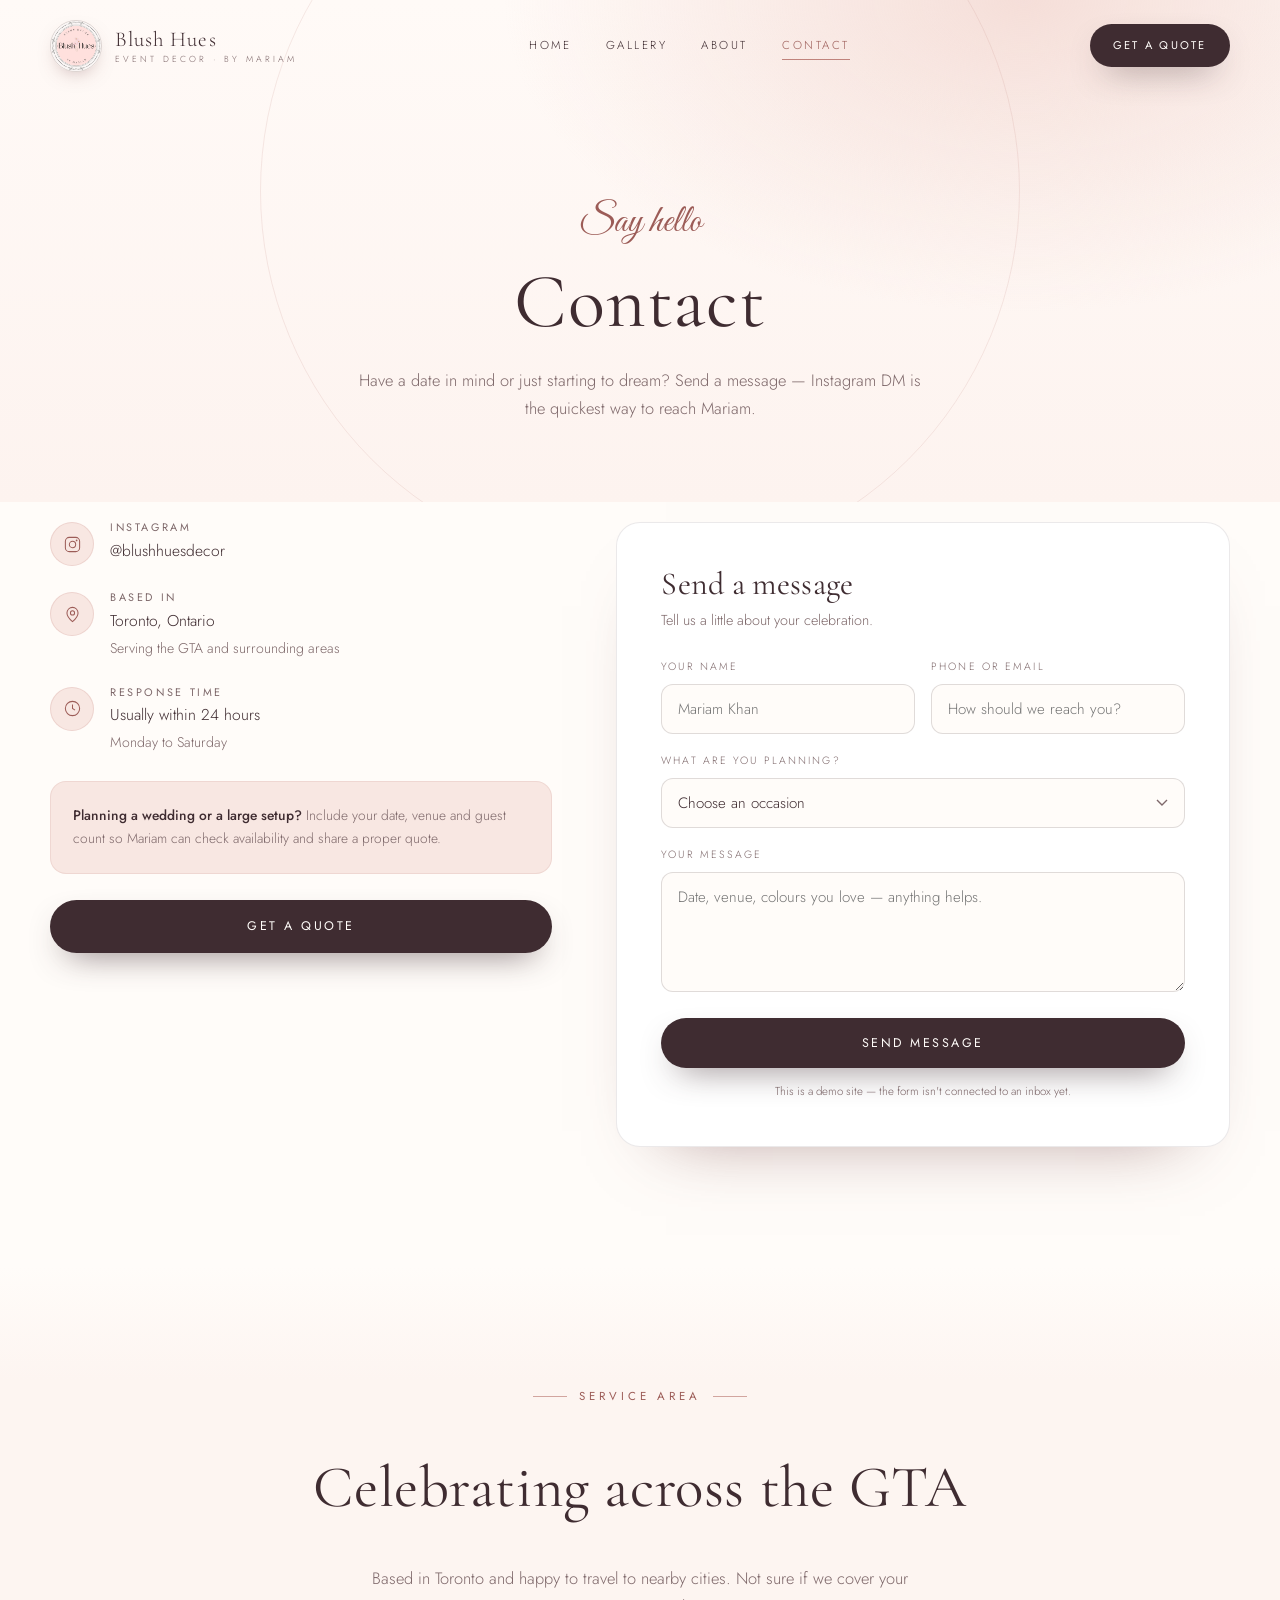
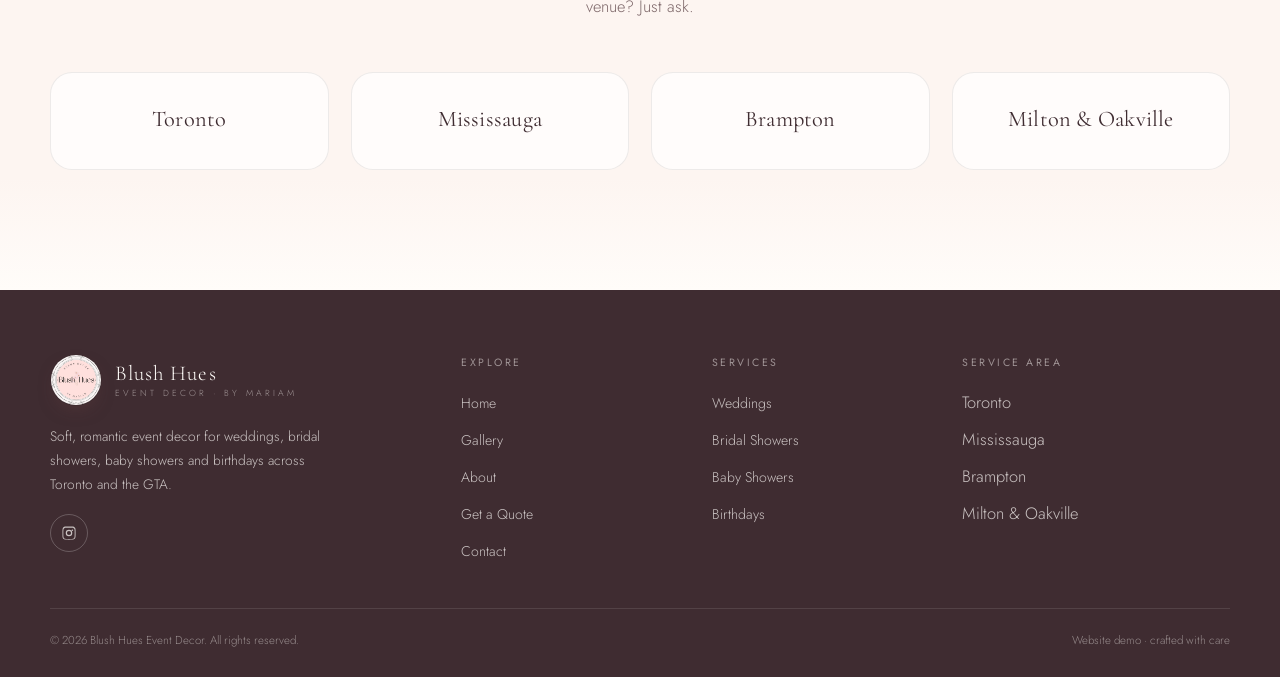
==== contact.html @ 0c438bd3 "Blush Hues — elegant event decor demo site (3D petals, gallery, quote)" ====
<!DOCTYPE html>
<html lang="en">
<head>
<meta charset="UTF-8">
<meta name="viewport" content="width=device-width, initial-scale=1">
<title>Contact — Blush Hues Event Decor</title>
<meta name="description" content="Get in touch with Blush Hues event decor in Toronto. Serving Toronto, Mississauga, Brampton, Milton and Oakville.">
<meta name="theme-color" content="#FDF5F1">
<link rel="icon" href="assets/img/logo-180.jpg">
<link rel="preconnect" href="https://fonts.googleapis.com">
<link rel="preconnect" href="https://fonts.gstatic.com" crossorigin>
<link href="https://fonts.googleapis.com/css2?family=Cormorant+Garamond:ital,wght@0,300;0,400;0,500;0,600;1,300;1,400&family=Great+Vibes&family=Jost:wght@300;400;500&display=swap" rel="stylesheet">
<link rel="stylesheet" href="assets/css/style.css">
</head>
<body>

<header class="nav" id="nav">
  <div class="wrap nav__inner">
    <a class="brand" href="index.html">
      <img class="brand__logo" src="assets/img/logo.jpg" alt="Blush Hues event decor logo">
      <span class="brand__text"><span class="brand__name">Blush Hues</span><span class="brand__sub">Event Decor · By Mariam</span></span>
    </a>
    <nav class="nav__links">
      <a href="index.html">Home</a>
      <a href="gallery.html">Gallery</a>
      <a href="index.html#about">About</a>
      <a href="contact.html" class="active">Contact</a>
    </nav>
    <a href="quote.html" class="btn btn--primary btn--sm nav__cta">Get a Quote</a>
    <button class="burger" id="burger" aria-label="Open menu" aria-expanded="false"><span></span><span></span></button>
  </div>
</header>

<div class="mobile-menu" id="mobileMenu">
  <img class="mobile-menu__logo" src="assets/img/logo.jpg" alt="">
  <a href="index.html">Home</a>
  <a href="gallery.html">Gallery</a>
  <a href="index.html#about">About</a>
  <a href="contact.html">Contact</a>
  <a href="quote.html" class="btn btn--primary">Get a Quote</a>
</div>

<main>
  <section class="page-hero">
    <div class="wrap reveal">
      <span class="script">Say hello</span>
      <h1>Contact</h1>
      <p class="lede">Have a date in mind or just starting to dream? Send a message — Instagram DM is the quickest way to reach Mariam.</p>
    </div>
  </section>

  <section class="section" style="padding-top:20px">
    <div class="wrap contact-grid">
      <div class="contact-info reveal">
        <div class="info-row">
          <div class="info-row__icon">
            <svg viewBox="0 0 24 24"><rect x="3" y="3" width="18" height="18" rx="5"/><circle cx="12" cy="12" r="4"/><circle cx="17.2" cy="6.8" r="1.1" fill="currentColor" stroke="none"/></svg>
          </div>
          <div>
            <h4>Instagram</h4>
            <p><a href="https://www.instagram.com/blushhuesdecor" target="_blank" rel="noopener">@blushhuesdecor</a></p>
          </div>
        </div>
        <div class="info-row">
          <div class="info-row__icon">
            <svg viewBox="0 0 24 24"><path d="M12 21s-7-6.1-7-11a7 7 0 1 1 14 0c0 4.9-7 11-7 11Z"/><circle cx="12" cy="10" r="2.6"/></svg>
          </div>
          <div>
            <h4>Based in</h4>
            <p>Toronto, Ontario</p>
            <p style="color:var(--muted);font-size:.88rem;margin-top:2px">Serving the GTA and surrounding areas</p>
          </div>
        </div>
        <div class="info-row">
          <div class="info-row__icon">
            <svg viewBox="0 0 24 24"><circle cx="12" cy="12" r="9"/><path d="M12 7v5l3.2 2"/></svg>
          </div>
          <div>
            <h4>Response time</h4>
            <p>Usually within 24 hours</p>
            <p style="color:var(--muted);font-size:.88rem;margin-top:2px">Monday to Saturday</p>
          </div>
        </div>
        <div class="info-note">
          <b>Planning a wedding or a large setup?</b> Include your date, venue and guest count so Mariam can check availability and share a proper quote.
        </div>
        <a href="quote.html" class="btn btn--primary">Get a Quote</a>
      </div>

      <div class="form-card reveal d1">
        <div class="form-head">
          <h2>Send a message</h2>
          <p>Tell us a little about your celebration.</p>
        </div>
        <form data-demo novalidate>
          <div class="field-row">
            <div class="field">
              <label for="cname">Your name</label>
              <input id="cname" name="name" type="text" required placeholder="Mariam Khan">
            </div>
            <div class="field">
              <label for="cphone">Phone or email</label>
              <input id="cphone" name="contact" type="text" required placeholder="How should we reach you?">
            </div>
          </div>
          <div class="field">
            <label for="ctype">What are you planning?</label>
            <select id="ctype" name="type" required>
              <option value="" selected disabled>Choose an occasion</option>
              <option>Wedding</option>
              <option>Bridal shower</option>
              <option>Baby shower</option>
              <option>Birthday</option>
              <option>Other celebration</option>
            </select>
          </div>
          <div class="field">
            <label for="cmsg">Your message</label>
            <textarea id="cmsg" name="message" required placeholder="Date, venue, colours you love — anything helps."></textarea>
          </div>
          <button type="submit" class="btn btn--primary btn--full">Send Message</button>
          <p class="form-fine">This is a demo site — the form isn't connected to an inbox yet.</p>
        </form>
        <div class="form-success">
          <div class="tick">✦</div>
          <h3>Thank you</h3>
          <p>This demo form doesn't send messages yet.<br>For a real enquiry, please DM <a href="https://www.instagram.com/blushhuesdecor" target="_blank" rel="noopener" style="color:var(--rose-deep)">@blushhuesdecor</a> on Instagram.</p>
        </div>
      </div>
    </div>
  </section>

  <section class="section section--tint">
    <div class="wrap">
      <div class="section-head section-head--center">
        <span class="eyebrow eyebrow--center">Service Area</span>
        <h2>Celebrating across the GTA</h2>
        <p class="lede">Based in Toronto and happy to travel to nearby cities. Not sure if we cover your venue? Just ask.</p>
      </div>
      <div class="cards" style="grid-template-columns:repeat(4,1fr)">
        <div class="card reveal" style="text-align:center">
          <h3 style="font-size:1.4rem">Toronto</h3>
        </div>
        <div class="card reveal d1" style="text-align:center">
          <h3 style="font-size:1.4rem">Mississauga</h3>
        </div>
        <div class="card reveal d2" style="text-align:center">
          <h3 style="font-size:1.4rem">Brampton</h3>
        </div>
        <div class="card reveal d3" style="text-align:center">
          <h3 style="font-size:1.4rem">Milton &amp; Oakville</h3>
        </div>
      </div>
    </div>
  </section>
</main>

<footer class="footer">
  <div class="wrap">
    <div class="footer__top">
      <div>
        <a class="brand" href="index.html">
          <img class="brand__logo" src="assets/img/logo.jpg" alt="Blush Hues logo">
          <span class="brand__text"><span class="brand__name">Blush Hues</span><span class="brand__sub">Event Decor · By Mariam</span></span>
        </a>
        <p style="margin-top:18px">Soft, romantic event decor for weddings, bridal showers, baby showers and birthdays across Toronto and the GTA.</p>
        <div class="socials">
          <a href="https://www.instagram.com/blushhuesdecor" target="_blank" rel="noopener" aria-label="Instagram">
            <svg viewBox="0 0 24 24"><path d="M12 2.2c3.2 0 3.6 0 4.9.1 1.2.1 1.8.2 2.2.4.6.2 1 .5 1.4.9.4.4.7.8.9 1.4.2.4.3 1 .4 2.2.1 1.3.1 1.7.1 4.9s0 3.6-.1 4.9c-.1 1.2-.2 1.8-.4 2.2-.2.6-.5 1-.9 1.4-.4.4-.8.7-1.4.9-.4.2-1 .3-2.2.4-1.3.1-1.7.1-4.9.1s-3.6 0-4.9-.1c-1.2-.1-1.8-.2-2.2-.4-.6-.2-1-.5-1.4-.9-.4-.4-.7-.8-.9-1.4-.2-.4-.3-1-.4-2.2C2.2 15.6 2.2 15.2 2.2 12s0-3.6.1-4.9c.1-1.2.2-1.8.4-2.2.2-.6.5-1 .9-1.4.4-.4.8-.7 1.4-.9.4-.2 1-.3 2.2-.4C8.4 2.2 8.8 2.2 12 2.2Zm0 1.8c-3.1 0-3.5 0-4.7.1-.9 0-1.4.2-1.7.3-.4.2-.7.4-1 .7-.3.3-.5.6-.7 1-.1.3-.3.8-.3 1.7-.1 1.2-.1 1.6-.1 4.7s0 3.5.1 4.7c0 .9.2 1.4.3 1.7.2.4.4.7.7 1 .3.3.6.5 1 .7.3.1.8.3 1.7.3 1.2.1 1.6.1 4.7.1s3.5 0 4.7-.1c.9 0 1.4-.2 1.7-.3.4-.2.7-.4 1-.7.3-.3.5-.6.7-1 .1-.3.3-.8.3-1.7.1-1.2.1-1.6.1-4.7s0-3.5-.1-4.7c0-.9-.2-1.4-.3-1.7-.2-.4-.4-.7-.7-1-.3-.3-.6-.5-1-.7-.3-.1-.8-.3-1.7-.3-1.2-.1-1.6-.1-4.7-.1Zm0 3.1a4.9 4.9 0 1 1 0 9.8 4.9 4.9 0 0 1 0-9.8Zm0 1.8a3.1 3.1 0 1 0 0 6.2 3.1 3.1 0 0 0 0-6.2Zm5.1-2.1a1.15 1.15 0 1 1 0 2.3 1.15 1.15 0 0 1 0-2.3Z"/></svg>
          </a>
        </div>
      </div>
      <div>
        <h5>Explore</h5>
        <ul><li><a href="index.html">Home</a></li><li><a href="gallery.html">Gallery</a></li><li><a href="index.html#about">About</a></li><li><a href="quote.html">Get a Quote</a></li><li><a href="contact.html">Contact</a></li></ul>
      </div>
      <div>
        <h5>Services</h5>
        <ul><li><a href="index.html#about">Weddings</a></li><li><a href="index.html#about">Bridal Showers</a></li><li><a href="index.html#about">Baby Showers</a></li><li><a href="index.html#about">Birthdays</a></li></ul>
      </div>
      <div>
        <h5>Service Area</h5>
        <ul><li>Toronto</li><li>Mississauga</li><li>Brampton</li><li>Milton &amp; Oakville</li></ul>
      </div>
    </div>
    <div class="footer__bottom">
      <span>© <span id="year">2026</span> Blush Hues Event Decor. All rights reserved.</span>
      <span>Website demo · crafted with care</span>
    </div>
  </div>
</footer>

<script src="assets/js/main.js"></script>
</body>
</html>
---- assets/css/style.css ----
/* ================================================================
   Blush Hues — Event Decor by Mariam
   Handcrafted, soft, romantic. Built for GitHub Pages.
   ================================================================ */

:root{
  --ivory:#FFFCF9;
  --cream:#FDF5F1;
  --blush:#F8E7E2;
  --blush-2:#F1D3CC;
  --rose:#C0837C;
  --rose-deep:#9C5C57;
  --plum:#3F2C31;
  --muted:#7E686A;
  --gold:#C6A15F;
  --sage:#A7B3A0;
  --line:rgba(63,44,49,.12);
  --shadow:0 24px 60px -30px rgba(120,70,70,.45);
  --radius:22px;
  --serif:"Cormorant Garamond", Georgia, serif;
  --sans:"Jost", "Helvetica Neue", Arial, sans-serif;
  --script:"Great Vibes", "Segoe Script", cursive;
  --ease:cubic-bezier(.22,.61,.36,1);
}

*,*::before,*::after{box-sizing:border-box}
html{scroll-behavior:smooth}
body{
  margin:0;
  background:var(--ivory);
  color:var(--plum);
  font-family:var(--sans);
  font-weight:300;
  font-size:16.5px;
  line-height:1.7;
  -webkit-font-smoothing:antialiased;
  overflow-x:hidden;
}
body.locked{overflow:hidden}
img{max-width:100%;display:block}
a{color:inherit;text-decoration:none}
button{font-family:inherit;cursor:pointer}
::selection{background:var(--blush-2);color:var(--plum)}

h1,h2,h3,h4{font-family:var(--serif);font-weight:400;line-height:1.08;margin:0;letter-spacing:.01em}
h1{font-size:clamp(3.2rem,8vw,6.6rem)}
h2{font-size:clamp(2.3rem,4.6vw,3.8rem)}
h3{font-size:clamp(1.35rem,2vw,1.6rem)}
p{margin:0 0 1.1em}
.script{font-family:var(--script);font-weight:400}

.wrap{width:min(1180px, calc(100% - 48px));margin-inline:auto}
.section{padding:clamp(70px,10vw,120px) 0;position:relative}
.section--tint{background:linear-gradient(180deg,var(--ivory) 0%,var(--cream) 18%,var(--cream) 82%,var(--ivory) 100%)}

.eyebrow{
  display:inline-flex;align-items:center;gap:12px;
  font-size:.72rem;letter-spacing:.34em;text-transform:uppercase;
  color:var(--rose-deep);font-weight:400;margin-bottom:20px;
}
.eyebrow::before{content:"";width:34px;height:1px;background:var(--rose);opacity:.7}
.eyebrow--center{justify-content:center}
.eyebrow--center::after{content:"";width:34px;height:1px;background:var(--rose);opacity:.7}

.lede{color:var(--muted);font-size:1.03rem;max-width:56ch}

/* ---------------- Buttons ---------------- */
.btn{
  display:inline-flex;align-items:center;justify-content:center;gap:10px;
  padding:15px 30px;border-radius:100px;border:1px solid transparent;
  font-family:var(--sans);font-size:.78rem;font-weight:400;
  letter-spacing:.2em;text-transform:uppercase;
  transition:transform .45s var(--ease), background .35s, color .35s, box-shadow .45s, border-color .35s;
  will-change:transform;
}
.btn:hover{transform:translateY(-2px)}
.btn--primary{background:var(--plum);color:var(--ivory);box-shadow:0 14px 34px -16px rgba(63,44,49,.8)}
.btn--primary:hover{background:var(--rose-deep);box-shadow:0 18px 38px -16px rgba(156,92,87,.9)}
.btn--ghost{border-color:rgba(63,44,49,.28);color:var(--plum);background:transparent}
.btn--ghost:hover{background:var(--plum);color:var(--ivory);border-color:var(--plum)}
.btn--light{background:var(--ivory);color:var(--plum)}
.btn--light:hover{background:var(--blush)}
.btn--sm{padding:11px 22px;font-size:.7rem}
.btn--full{width:100%}

.link-arrow{
  display:inline-flex;align-items:center;gap:10px;
  font-size:.74rem;letter-spacing:.22em;text-transform:uppercase;color:var(--rose-deep);
  border-bottom:1px solid rgba(156,92,87,.35);padding-bottom:4px;transition:gap .35s var(--ease),border-color .35s;
}
.link-arrow:hover{gap:16px;border-color:var(--rose-deep)}

/* ---------------- Header ---------------- */
.nav{
  position:fixed;inset:0 0 auto 0;z-index:90;
  padding:20px 0;
  transition:background .45s var(--ease), box-shadow .45s, padding .45s var(--ease);
}
.nav__inner{display:flex;align-items:center;justify-content:space-between;gap:20px}
.brand{display:flex;align-items:center;gap:13px;line-height:1}
.brand__logo{
  width:52px;height:52px;border-radius:50%;object-fit:cover;
  border:1px solid rgba(63,44,49,.18);
  box-shadow:0 8px 20px -10px rgba(120,70,70,.5);
  transition:transform .5s var(--ease);
}
.brand:hover .brand__logo{transform:rotate(-5deg) scale(1.04)}
.brand__text{display:flex;flex-direction:column;gap:5px}
.brand__name{font-family:var(--serif);font-size:1.32rem;letter-spacing:.05em}
.brand__sub{font-size:.55rem;letter-spacing:.34em;text-transform:uppercase;color:var(--muted)}
.nav__links{display:flex;align-items:center;gap:34px}
.nav__links a{
  position:relative;font-size:.72rem;letter-spacing:.22em;text-transform:uppercase;color:var(--plum);
  padding:4px 0;transition:color .3s;
}
.nav__links a::after{
  content:"";position:absolute;left:0;bottom:0;height:1px;width:0;background:var(--rose);
  transition:width .4s var(--ease);
}
.nav__links a:hover::after,.nav__links a.active::after{width:100%}
.nav__links a.active{color:var(--rose-deep)}
.nav__cta{margin-left:8px}
.nav.scrolled{background:rgba(255,252,249,.9);backdrop-filter:blur(16px);box-shadow:0 1px 0 var(--line);padding:12px 0}
.nav.scrolled .brand__logo{width:44px;height:44px}

.burger{display:none;width:44px;height:44px;border:1px solid var(--line);border-radius:50%;background:transparent;position:relative;z-index:110}
.burger span{position:absolute;left:13px;width:18px;height:1px;background:var(--plum);transition:.35s var(--ease)}
.burger span:nth-child(1){top:19px}
.burger span:nth-child(2){top:25px}
body.menu-open .burger span:nth-child(1){top:22px;transform:rotate(45deg)}
body.menu-open .burger span:nth-child(2){top:22px;transform:rotate(-45deg)}

.mobile-menu{
  position:fixed;inset:0;z-index:100;background:var(--cream);
  display:flex;flex-direction:column;align-items:center;justify-content:center;gap:6px;
  opacity:0;pointer-events:none;transition:opacity .45s var(--ease);
}
body.menu-open .mobile-menu{opacity:1;pointer-events:auto}
.mobile-menu a{font-family:var(--serif);font-size:2rem;padding:10px 0;opacity:.9}
.mobile-menu .btn{margin-top:26px}
.mobile-menu__logo{width:74px;height:74px;border-radius:50%;margin-bottom:26px}

/* ---------------- Hero ---------------- */
.hero{
  position:relative;min-height:100svh;display:flex;align-items:center;
  padding:130px 0 70px;overflow:hidden;
  background:
    radial-gradient(1000px 700px at 82% 6%, rgba(241,211,204,.65), transparent 62%),
    radial-gradient(760px 640px at 6% 92%, rgba(248,231,226,.9), transparent 60%),
    linear-gradient(180deg,#FFFAF7 0%,#FDF3EF 55%,#FBE9E4 100%);
}
#petals{position:absolute;inset:0;width:100%;height:100%;z-index:0;pointer-events:none}
.hero::after{
  content:"";position:absolute;left:0;right:0;bottom:0;height:140px;z-index:1;
  background:linear-gradient(to bottom,transparent,var(--ivory));pointer-events:none;
}
.hero__inner{position:relative;z-index:2;display:grid;grid-template-columns:1.02fr .98fr;gap:clamp(30px,5vw,70px);align-items:center}
.hero__copy{max-width:600px}
.hero__kicker{display:flex;align-items:center;gap:14px;margin-bottom:22px;font-size:.7rem;letter-spacing:.32em;text-transform:uppercase;color:var(--rose-deep)}
.hero__kicker::before{content:"";width:44px;height:1px;background:var(--rose)}
.hero h1{font-weight:300;letter-spacing:-.015em}
.hero h1 em{font-style:italic;color:var(--rose-deep)}
.hero__script{font-family:var(--script);font-size:clamp(1.9rem,3.4vw,2.9rem);color:var(--rose-deep);line-height:1;margin-bottom:12px;display:block}
.hero__text{color:var(--muted);margin:26px 0 34px;max-width:44ch}
.hero__actions{display:flex;flex-wrap:wrap;gap:14px;align-items:center}
.hero__trust{display:flex;align-items:center;gap:16px;margin-top:42px;color:var(--muted);font-size:.78rem;letter-spacing:.06em}
.hero__trust .stars{color:var(--gold);letter-spacing:3px;font-size:.8rem}
.hero__trust span{max-width:230px;line-height:1.5}

.hero__visual{position:relative;height:clamp(420px,58vh,600px);perspective:1200px}
.collage{position:absolute;inset:0;transform-style:preserve-3d;transition:transform .2s ease-out}
.frame{
  position:absolute;border-radius:18px;overflow:hidden;
  box-shadow:0 30px 70px -30px rgba(110,62,62,.55);
  border:6px solid rgba(255,255,255,.85);
  background:var(--blush);
  transform-style:preserve-3d;
}
.frame img{width:100%;height:100%;object-fit:cover;transition:transform 1.2s var(--ease)}
.frame:hover img{transform:scale(1.05)}
.frame--main{width:60%;height:78%;left:16%;top:6%;z-index:3;animation:floaty 9s ease-in-out infinite}
.frame--one{width:38%;height:46%;left:-2%;bottom:2%;z-index:4;animation:floaty 11s ease-in-out infinite reverse}
.frame--two{width:34%;height:40%;right:-4%;top:2%;z-index:2;animation:floaty 10s ease-in-out infinite 1s}
@keyframes floaty{0%,100%{transform:translateY(0)}50%{transform:translateY(-14px)}}

.badge-float{
  position:absolute;z-index:6;right:2%;bottom:12%;
  background:rgba(255,252,249,.94);backdrop-filter:blur(10px);
  border:1px solid rgba(198,161,95,.35);border-radius:100px;
  padding:12px 20px;display:flex;align-items:center;gap:11px;
  box-shadow:0 18px 40px -22px rgba(110,62,62,.6);
  font-size:.66rem;letter-spacing:.18em;text-transform:uppercase;color:var(--plum);
}
.badge-float .dot{width:7px;height:7px;border-radius:50%;background:var(--sage);box-shadow:0 0 0 4px rgba(167,179,160,.22)}
.ring{
  position:absolute;border-radius:50%;border:1px solid rgba(192,131,124,.25);pointer-events:none;
}
.ring--1{width:86%;aspect-ratio:1;left:8%;top:6%;animation:spin 40s linear infinite}
.ring--2{width:104%;aspect-ratio:1;left:-2%;top:-4%;border-style:dashed;border-color:rgba(198,161,95,.22);animation:spin 70s linear infinite reverse}
@keyframes spin{to{transform:rotate(360deg)}}

.scroll-cue{
  position:absolute;bottom:26px;left:50%;transform:translateX(-50%);z-index:2;
  display:flex;flex-direction:column;align-items:center;gap:8px;
  font-size:.58rem;letter-spacing:.3em;text-transform:uppercase;color:var(--muted);
}
.scroll-cue i{width:1px;height:38px;background:linear-gradient(var(--rose),transparent);animation:cue 2.2s infinite}
@keyframes cue{0%{transform:scaleY(.2);transform-origin:top}50%{transform:scaleY(1);transform-origin:top}51%{transform-origin:bottom}100%{transform:scaleY(.2);transform-origin:bottom}}

/* ---------------- Marquee ---------------- */
.marquee{border-block:1px solid var(--line);background:var(--ivory);overflow:hidden;padding:18px 0}
.marquee__track{display:flex;gap:0;width:max-content;animation:slide 38s linear infinite}
.marquee:hover .marquee__track{animation-play-state:paused}
.marquee span{
  font-family:var(--serif);font-size:1.05rem;letter-spacing:.16em;text-transform:uppercase;
  color:var(--plum);padding:0 26px;display:flex;align-items:center;gap:26px;white-space:nowrap;
}
.marquee span::after{content:"✿";font-size:.75rem;color:var(--rose);opacity:.8}
@keyframes slide{to{transform:translateX(-50%)}}

/* ---------------- Sections / headings ---------------- */
.section-head{display:flex;align-items:flex-end;justify-content:space-between;gap:30px;margin-bottom:52px;flex-wrap:wrap}
.section-head .lede{margin:14px 0 0}
.section-head--center{flex-direction:column;align-items:center;text-align:center}
.section-head--center .lede{margin-inline:auto}

.about{display:grid;grid-template-columns:.92fr 1.08fr;gap:clamp(36px,6vw,80px);align-items:center}
.about__media{position:relative}
.about__media img{width:100%;aspect-ratio:4/5;object-fit:cover;border-radius:200px 200px 20px 20px;box-shadow:var(--shadow)}
.about__seal{
  position:absolute;right:-18px;bottom:-18px;width:118px;height:118px;border-radius:50%;
  background:var(--ivory);padding:10px;box-shadow:0 20px 40px -20px rgba(110,62,62,.5);
  border:1px solid rgba(198,161,95,.3);animation:floaty 8s ease-in-out infinite;
}
.about__seal img{width:100%;height:100%;object-fit:cover;border-radius:50%}
.about h2{margin-bottom:8px}
.about .script{font-size:2rem;color:var(--rose-deep);display:block;margin-bottom:18px}
.about__stats{display:flex;gap:34px;margin-top:30px;padding-top:26px;border-top:1px solid var(--line);flex-wrap:wrap}
.stat b{font-family:var(--serif);font-size:2rem;font-weight:500;display:block;line-height:1;color:var(--rose-deep)}
.stat span{font-size:.66rem;letter-spacing:.2em;text-transform:uppercase;color:var(--muted)}

/* ---------------- Services ---------------- */
.cards{display:grid;grid-template-columns:repeat(4,1fr);gap:22px}
.card{
  position:relative;background:rgba(255,255,255,.72);border:1px solid rgba(63,44,49,.09);
  border-radius:var(--radius);padding:34px 26px 30px;overflow:hidden;
  transition:transform .5s var(--ease),box-shadow .5s,background .5s,border-color .5s;
  transform-style:preserve-3d;
}
.card::before{
  content:"";position:absolute;inset:0;opacity:0;transition:opacity .5s;
  background:radial-gradient(420px 220px at var(--mx,50%) var(--my,0%),rgba(241,211,204,.75),transparent 70%);
}
.card:hover{transform:translateY(-8px);box-shadow:0 30px 60px -34px rgba(110,62,62,.5);border-color:rgba(192,131,124,.28)}
.card:hover::before{opacity:1}
.card__icon{width:46px;height:46px;margin-bottom:20px;color:var(--rose-deep);position:relative}
.card__icon svg{width:100%;height:100%;stroke:currentColor;fill:none;stroke-width:1.1}
.card h3{margin-bottom:8px;position:relative}
.card p{font-size:.9rem;color:var(--muted);margin:0;position:relative}

/* ---------------- Gallery ---------------- */
.gallery-grid{display:grid;grid-template-columns:repeat(12,1fr);gap:16px}
.gitem{
  position:relative;overflow:hidden;border-radius:16px;background:var(--blush);
  cursor:pointer;break-inside:avoid;
}
.gitem img{width:100%;height:100%;object-fit:cover;transition:transform 1.1s var(--ease),filter .6s}
.gitem::after{
  content:"";position:absolute;inset:0;background:linear-gradient(to top,rgba(63,44,49,.5),transparent 55%);
  opacity:0;transition:opacity .5s;
}
.gitem:hover img{transform:scale(1.06)}
.gitem:hover::after{opacity:1}
.gitem__label{
  position:absolute;left:18px;bottom:16px;z-index:2;color:#fff;
  font-size:.68rem;letter-spacing:.22em;text-transform:uppercase;
  opacity:0;transform:translateY(10px);transition:.45s var(--ease);
}
.gitem:hover .gitem__label{opacity:1;transform:none}
.gitem__plus{
  position:absolute;right:14px;top:14px;z-index:2;width:34px;height:34px;border-radius:50%;
  background:rgba(255,252,249,.92);display:grid;place-items:center;color:var(--plum);
  opacity:0;transform:scale(.7);transition:.45s var(--ease);font-size:1rem;
}
.gitem:hover .gitem__plus{opacity:1;transform:none}

.g-a{grid-column:span 4;aspect-ratio:3/4}
.g-b{grid-column:span 4;aspect-ratio:3/4;margin-top:34px}
.g-c{grid-column:span 4;aspect-ratio:3/4}
.g-d{grid-column:span 5;aspect-ratio:4/3;margin-top:-20px}
.g-e{grid-column:span 3;aspect-ratio:3/4;margin-top:14px}
.g-f{grid-column:span 4;aspect-ratio:4/3;margin-top:14px}

.gallery-grid--page{display:grid;grid-template-columns:repeat(3,1fr);gap:18px}
.gallery-grid--page .gitem{aspect-ratio:3/4}
.gallery-grid--page .gitem:nth-child(4n+1){grid-row:span 2;aspect-ratio:auto}

/* Lightbox */
.lightbox{
  position:fixed;inset:0;z-index:200;background:rgba(38,26,30,.94);
  display:flex;align-items:center;justify-content:center;padding:28px;
  opacity:0;pointer-events:none;transition:opacity .4s var(--ease);
  backdrop-filter:blur(6px);
}
.lightbox.open{opacity:1;pointer-events:auto}
.lightbox img{max-width:min(92vw,880px);max-height:82vh;object-fit:contain;border-radius:10px;box-shadow:0 40px 90px rgba(0,0,0,.5);transform:scale(.96);transition:transform .4s var(--ease)}
.lightbox.open img{transform:scale(1)}
.lb-btn{
  position:absolute;background:rgba(255,255,255,.1);border:1px solid rgba(255,255,255,.25);
  color:#fff;width:46px;height:46px;border-radius:50%;display:grid;place-items:center;
  font-size:1.1rem;transition:.3s;backdrop-filter:blur(6px);
}
.lb-btn:hover{background:rgba(255,255,255,.22)}
.lb-close{top:22px;right:22px}
.lb-prev{left:18px;top:50%;transform:translateY(-50%)}
.lb-next{right:18px;top:50%;transform:translateY(-50%)}
.lb-count{position:absolute;bottom:20px;left:50%;transform:translateX(-50%);color:rgba(255,255,255,.6);font-size:.7rem;letter-spacing:.2em}

/* ---------------- Process ---------------- */
.process{display:grid;grid-template-columns:repeat(4,1fr);gap:26px;counter-reset:step}
.pstep{position:relative;padding-top:30px;border-top:1px solid var(--line)}
.pstep::before{
  counter-increment:step;content:"0" counter(step);
  font-family:var(--serif);font-size:.85rem;letter-spacing:.14em;color:var(--rose);
  position:absolute;top:-11px;left:0;background:var(--ivory);padding-right:12px;
}
.section--tint .pstep::before{background:var(--cream)}
.pstep h3{font-size:1.25rem;margin-bottom:8px}
.pstep p{font-size:.88rem;color:var(--muted);margin:0}

/* ---------------- Quote band ---------------- */
.band{
  position:relative;overflow:hidden;border-radius:28px;padding:clamp(40px,7vw,76px);
  background:
    radial-gradient(700px 420px at 88% 10%,rgba(255,255,255,.16),transparent 60%),
    linear-gradient(120deg,#6E474C 0%,#9C5C57 55%,#C0837C 100%);
  color:var(--ivory);text-align:center;box-shadow:0 40px 80px -50px rgba(90,45,45,.9);
}
.band::before,.band::after{
  content:"";position:absolute;border-radius:50%;border:1px solid rgba(255,255,255,.16);
}
.band::before{width:420px;height:420px;left:-160px;top:-160px}
.band::after{width:320px;height:320px;right:-110px;bottom:-140px;border-style:dashed}
.band .script{font-size:clamp(1.7rem,3vw,2.4rem);opacity:.92;display:block;margin-bottom:10px}
.band h2{color:#fff;margin-bottom:18px}
.band p{color:rgba(255,255,255,.82);max-width:52ch;margin:0 auto 30px}

/* ---------------- Page hero ---------------- */
.page-hero{
  padding:clamp(140px,16vw,190px) 0 clamp(50px,7vw,80px);
  background:
    radial-gradient(800px 480px at 80% 0%,rgba(241,211,204,.7),transparent 65%),
    linear-gradient(180deg,#FFFAF7,#FDF3EF);
  text-align:center;position:relative;overflow:hidden;
}
.page-hero::after{
  content:"";position:absolute;left:50%;top:38%;width:min(760px,90vw);aspect-ratio:1;
  transform:translate(-50%,-50%);border-radius:50%;border:1px solid rgba(192,131,124,.16);pointer-events:none;
}
.page-hero .script{font-size:clamp(1.7rem,3vw,2.4rem);color:var(--rose-deep);display:block;margin-bottom:6px}
.page-hero h1{font-size:clamp(2.8rem,6vw,4.8rem)}
.page-hero .lede{margin:22px auto 0;max-width:58ch}

/* ---------------- Contact ---------------- */
.contact-grid{display:grid;grid-template-columns:.9fr 1.1fr;gap:clamp(30px,5vw,64px);align-items:start}
.contact-info{display:flex;flex-direction:column;gap:26px}
.info-row{display:flex;gap:16px;align-items:flex-start}
.info-row__icon{
  flex:0 0 44px;width:44px;height:44px;border-radius:50%;display:grid;place-items:center;
  background:var(--blush);color:var(--rose-deep);border:1px solid rgba(192,131,124,.2);
}
.info-row__icon svg{width:19px;height:19px;stroke:currentColor;fill:none;stroke-width:1.3}
.info-row h4{font-family:var(--sans);font-size:.68rem;letter-spacing:.24em;text-transform:uppercase;color:var(--muted);margin:0 0 4px;font-weight:400}
.info-row p,.info-row a{margin:0;font-size:.98rem;color:var(--plum)}
.info-row a:hover{color:var(--rose-deep)}
.info-note{background:var(--blush);border-radius:16px;padding:22px;font-size:.86rem;color:var(--muted);border:1px solid rgba(192,131,124,.16)}
.info-note b{color:var(--plum);font-weight:500}

.form-card{
  background:#fff;border:1px solid rgba(63,44,49,.1);border-radius:24px;
  padding:clamp(26px,4vw,44px);box-shadow:0 34px 70px -50px rgba(110,62,62,.6);
}
.form-head{margin-bottom:26px}
.form-head h2{font-size:2rem;margin-bottom:6px}
.form-head p{color:var(--muted);font-size:.9rem;margin:0}
.field{margin-bottom:18px;position:relative}
.field label{display:block;font-size:.66rem;letter-spacing:.2em;text-transform:uppercase;color:var(--muted);margin-bottom:8px}
.field input,.field select,.field textarea{
  width:100%;padding:13px 16px;border:1px solid rgba(63,44,49,.16);border-radius:12px;
  background:var(--ivory);font-family:var(--sans);font-size:.94rem;font-weight:300;color:var(--plum);
  transition:border-color .3s, box-shadow .3s, background .3s;appearance:none;
}
.field textarea{min-height:120px;resize:vertical}
.field input:focus,.field select:focus,.field textarea:focus{
  outline:none;border-color:var(--rose);background:#fff;box-shadow:0 0 0 4px rgba(192,131,124,.12);
}
.field select{
  background-image:url("data:image/svg+xml,%3Csvg xmlns='http://www.w3.org/2000/svg' width='12' height='8'%3E%3Cpath d='M1 1l5 5 5-5' stroke='%237E686A' fill='none' stroke-width='1.4'/%3E%3C/svg%3E");
  background-repeat:no-repeat;background-position:right 16px center;
}
.field-row{display:grid;grid-template-columns:1fr 1fr;gap:16px}
.form-fine{font-size:.72rem;color:var(--muted);margin:14px 0 0;text-align:center}
.form-success{
  display:none;text-align:center;padding:30px 10px;
}
.form-success.show{display:block;animation:fadeUp .6s var(--ease)}
.form-success .tick{
  width:64px;height:64px;border-radius:50%;background:var(--blush);color:var(--rose-deep);
  display:grid;place-items:center;margin:0 auto 20px;font-size:1.6rem;
}
.form-success h3{font-size:1.8rem;margin-bottom:8px}
.form-success p{color:var(--muted);font-size:.9rem}

/* ---------------- Quote page ---------------- */
.quote-grid{display:grid;grid-template-columns:1.15fr .85fr;gap:clamp(28px,4vw,56px);align-items:start}
.steps-bar{display:flex;align-items:center;gap:10px;margin-bottom:34px}
.step-dot{
  flex:1;height:3px;border-radius:3px;background:rgba(63,44,49,.12);position:relative;overflow:hidden;
}
.step-dot i{position:absolute;inset:0;width:0;background:var(--rose);transition:width .5s var(--ease)}
.step-dot.done i{width:100%}
.step-dot.active i{width:100%;background:linear-gradient(90deg,var(--rose),var(--gold))}
.form-step{display:none}
.form-step.active{display:block;animation:fadeUp .5s var(--ease)}
.form-step h3{font-size:1.12rem;font-family:var(--sans);font-weight:500;letter-spacing:.02em;margin-bottom:22px}
.chip-grid{display:grid;grid-template-columns:repeat(auto-fit,minmax(140px,1fr));gap:12px}
.chip{
  border:1px solid rgba(63,44,49,.15);background:var(--ivory);border-radius:14px;
  padding:16px 14px;text-align:center;font-size:.85rem;color:var(--plum);
  transition:.35s var(--ease);display:flex;flex-direction:column;gap:6px;align-items:center;
}
.chip small{font-size:.66rem;color:var(--muted);letter-spacing:.06em}
.chip:hover{border-color:var(--rose);transform:translateY(-2px)}
.chip.selected{background:var(--blush);border-color:var(--rose);box-shadow:0 10px 24px -16px rgba(156,92,87,.7)}
.step-nav{display:flex;justify-content:space-between;gap:14px;margin-top:30px}
.summary{
  background:linear-gradient(160deg,#fff,#FDF5F1);border:1px solid rgba(192,131,124,.25);
  border-radius:24px;padding:30px;position:sticky;top:110px;box-shadow:var(--shadow);
}
.summary__logo{width:64px;height:64px;border-radius:50%;margin-bottom:16px}
.summary h3{font-size:1.6rem;margin-bottom:4px}
.summary__sub{font-size:.72rem;letter-spacing:.2em;text-transform:uppercase;color:var(--muted);margin-bottom:22px}
.summary__row{display:flex;justify-content:space-between;gap:14px;padding:11px 0;border-bottom:1px dashed rgba(63,44,49,.12);font-size:.86rem}
.summary__row span:first-child{color:var(--muted);font-size:.7rem;letter-spacing:.14em;text-transform:uppercase}
.summary__row span:last-child{text-align:right;max-width:60%;color:var(--plum)}
.summary__note{font-size:.78rem;color:var(--muted);margin-top:18px;line-height:1.6}
.summary__quote{margin-top:20px;padding-top:18px;border-top:1px solid rgba(63,44,49,.12);font-family:var(--serif);font-size:1.15rem;font-style:italic;color:var(--rose-deep);line-height:1.5}

/* ---------------- Footer ---------------- */
.footer{background:var(--plum);color:rgba(255,252,249,.72);padding:64px 0 26px;margin-top:0}
.footer__top{display:grid;grid-template-columns:1.4fr .8fr .8fr 1fr;gap:36px;padding-bottom:44px;border-bottom:1px solid rgba(255,255,255,.1)}
.footer .brand__name{color:var(--ivory)}
.footer .brand__sub{color:rgba(255,252,249,.5)}
.footer p{font-size:.86rem;line-height:1.75;max-width:34ch}
.footer h5{font-family:var(--sans);font-size:.66rem;letter-spacing:.24em;text-transform:uppercase;color:rgba(255,252,249,.5);margin:0 0 16px;font-weight:400}
.footer ul{list-style:none;padding:0;margin:0;display:flex;flex-direction:column;gap:9px}
.footer a{font-size:.88rem;transition:color .3s}
.footer a:hover{color:#fff}
.footer__bottom{display:flex;justify-content:space-between;gap:16px;padding-top:22px;font-size:.72rem;color:rgba(255,252,249,.45);flex-wrap:wrap}
.footer .socials{display:flex;gap:10px;margin-top:18px}
.footer .socials a{
  width:38px;height:38px;border-radius:50%;border:1px solid rgba(255,255,255,.22);
  display:grid;place-items:center;transition:.3s;
}
.footer .socials a:hover{background:var(--rose);border-color:var(--rose);color:#fff}
.footer .socials svg{width:16px;height:16px;fill:currentColor}

/* WhatsApp float */
.wa-float{
  position:fixed;right:22px;bottom:22px;z-index:80;width:54px;height:54px;border-radius:50%;
  background:var(--plum);color:var(--ivory);display:grid;place-items:center;
  box-shadow:0 18px 34px -14px rgba(63,44,49,.8);transition:.35s var(--ease);
}
.wa-float:hover{transform:translateY(-4px) scale(1.04);background:var(--rose-deep)}
.wa-float svg{width:24px;height:24px;fill:currentColor}

/* ---------------- Reveal ---------------- */
.reveal{opacity:0;transform:translateY(26px);transition:opacity .9s var(--ease),transform .9s var(--ease)}
.reveal.in{opacity:1;transform:none}
.reveal.d1{transition-delay:.08s}.reveal.d2{transition-delay:.16s}
.reveal.d3{transition-delay:.24s}.reveal.d4{transition-delay:.32s}
@keyframes fadeUp{from{opacity:0;transform:translateY(14px)}to{opacity:1;transform:none}}

/* ---------------- Responsive ---------------- */
@media(max-width:1024px){
  .nav__links{display:none}
  .nav__cta{display:none}
  .burger{display:block}
  .hero__inner{grid-template-columns:1fr;gap:50px}
  .hero{min-height:auto;padding-top:120px}
  .hero__visual{height:460px;max-width:520px;margin-inline:auto;width:100%}
  .about{grid-template-columns:1fr;gap:44px}
  .about__media{max-width:440px}
  .cards{grid-template-columns:repeat(2,1fr)}
  .contact-grid,.quote-grid{grid-template-columns:1fr}
  .summary{position:static}
  .footer__top{grid-template-columns:1fr 1fr}
}
@media(max-width:760px){
  .wrap{width:calc(100% - 34px)}
  .hero h1{font-size:clamp(2.9rem,13vw,4rem)}
  .hero__visual{height:400px}
  .frame--main{width:62%;left:18%}
  .gallery-grid{grid-template-columns:repeat(2,1fr);gap:12px}
  .g-a,.g-b,.g-c,.g-d,.g-e,.g-f{grid-column:span 1;margin-top:0;aspect-ratio:3/4}
  .gallery-grid--page{grid-template-columns:repeat(2,1fr);gap:12px}
  .gallery-grid--page .gitem:nth-child(4n+1){grid-row:span 1;aspect-ratio:3/4}
  .process{grid-template-columns:1fr 1fr;gap:26px 20px}
  .cards{grid-template-columns:1fr 1fr;gap:14px}
  .card{padding:26px 18px}
  .field-row{grid-template-columns:1fr}
  .hero__actions .btn{flex:1;padding-inline:18px}
  .footer__top{grid-template-columns:1fr;gap:30px;padding-bottom:34px}
  .band{padding:44px 24px;border-radius:22px}
  .lb-prev{left:8px}.lb-next{right:8px}
  .scroll-cue{display:none}
}
@media(max-width:400px){
  .cards{grid-template-columns:1fr}
}
@media(prefers-reduced-motion:reduce){
  *,*::before,*::after{animation:none!important;transition-duration:.01ms!important}
  .reveal{opacity:1;transform:none}
  html{scroll-behavior:auto}
}
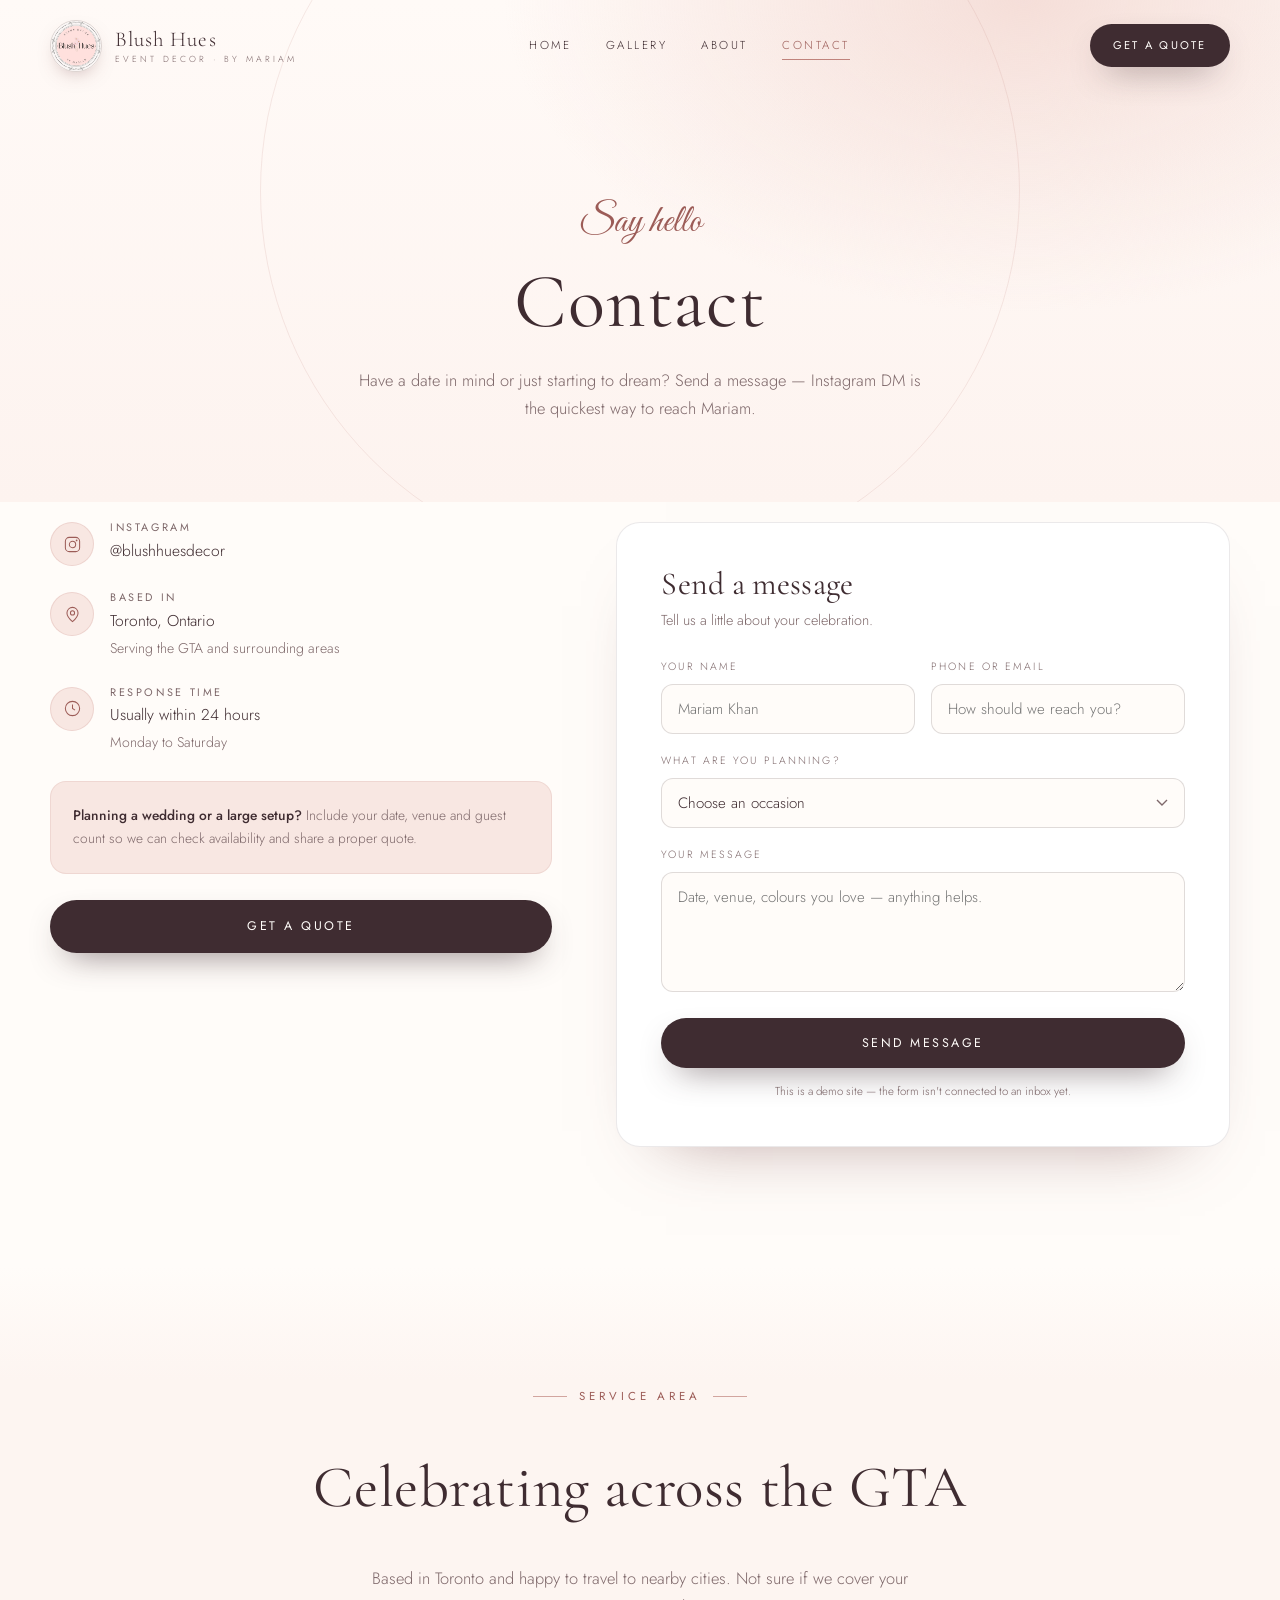
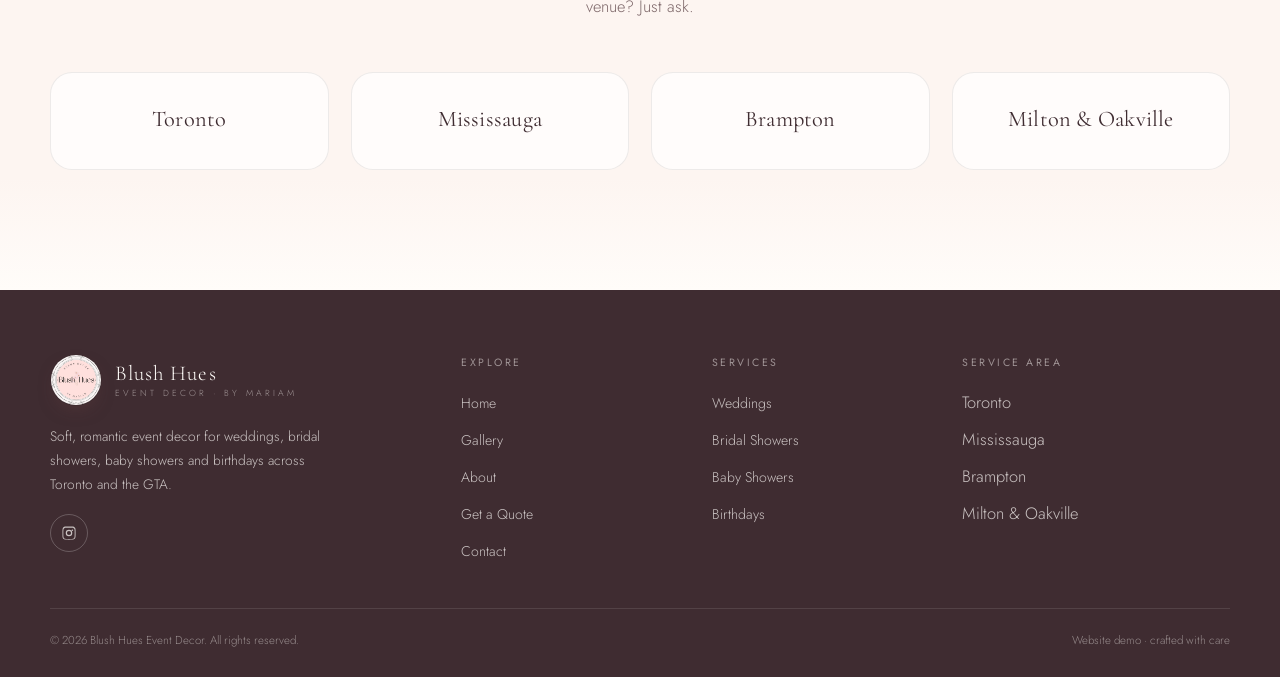
==== commit a86ab0f7: "Client feedback: tagline under Blush Hues, Hues not italic, Meet Mariam eyebrow, All kinds of celebr" ====
--- a/contact.html
+++ b/contact.html
@@ -82,7 +82,7 @@
           </div>
         </div>
         <div class="info-note">
-          <b>Planning a wedding or a large setup?</b> Include your date, venue and guest count so Mariam can check availability and share a proper quote.
+          <b>Planning a wedding or a large setup?</b> Include your date, venue and guest count so we can check availability and share a proper quote.
         </div>
         <a href="quote.html" class="btn btn--primary">Get a Quote</a>
       </div>
--- a/assets/css/style.css
+++ b/assets/css/style.css
@@ -159,11 +159,11 @@
 .hero__kicker{display:flex;align-items:center;gap:14px;margin-bottom:22px;font-size:.7rem;letter-spacing:.32em;text-transform:uppercase;color:var(--rose-deep)}
 .hero__kicker::before{content:"";width:44px;height:1px;background:var(--rose)}
 .hero h1{font-weight:300;letter-spacing:-.015em}
-.hero h1 em{font-style:italic;color:var(--rose-deep)}
-.hero__script{font-family:var(--script);font-size:clamp(1.9rem,3.4vw,2.9rem);color:var(--rose-deep);line-height:1;margin-bottom:12px;display:block}
-.hero__text{color:var(--muted);margin:26px 0 34px;max-width:44ch}
+.hero h1 em{font-style:normal;color:var(--rose-deep)}
+.hero__script{font-family:var(--script);font-size:clamp(1.55rem,2.5vw,2.15rem);color:var(--rose-deep);line-height:1;margin:14px 0 0;display:block;opacity:.95}
+.hero__text{color:#6B5557;margin:24px 0 32px;max-width:44ch}
 .hero__actions{display:flex;flex-wrap:wrap;gap:14px;align-items:center}
-.hero__trust{display:flex;align-items:center;gap:16px;margin-top:42px;color:var(--muted);font-size:.78rem;letter-spacing:.06em}
+.hero__trust{display:flex;align-items:center;gap:16px;margin-top:32px;color:#635052;font-size:.82rem;letter-spacing:.05em}
 .hero__trust .stars{color:var(--gold);letter-spacing:3px;font-size:.8rem}
 .hero__trust span{max-width:230px;line-height:1.5}
 
@@ -185,11 +185,11 @@
 
 .badge-float{
   position:absolute;z-index:6;right:2%;bottom:12%;
-  background:rgba(255,252,249,.94);backdrop-filter:blur(10px);
+  background:rgba(255,252,249,.97);backdrop-filter:blur(12px);
   border:1px solid rgba(198,161,95,.35);border-radius:100px;
   padding:12px 20px;display:flex;align-items:center;gap:11px;
-  box-shadow:0 18px 40px -22px rgba(110,62,62,.6);
-  font-size:.66rem;letter-spacing:.18em;text-transform:uppercase;color:var(--plum);
+  box-shadow:0 18px 40px -18px rgba(110,62,62,.75);
+  font-size:.66rem;letter-spacing:.18em;text-transform:uppercase;color:#3A282D;font-weight:400;
 }
 .badge-float .dot{width:7px;height:7px;border-radius:50%;background:var(--sage);box-shadow:0 0 0 4px rgba(167,179,160,.22)}
 .ring{
@@ -202,7 +202,7 @@
 .scroll-cue{
   position:absolute;bottom:26px;left:50%;transform:translateX(-50%);z-index:2;
   display:flex;flex-direction:column;align-items:center;gap:8px;
-  font-size:.58rem;letter-spacing:.3em;text-transform:uppercase;color:var(--muted);
+  font-size:.58rem;letter-spacing:.3em;text-transform:uppercase;color:rgba(63,44,49,.62);
 }
 .scroll-cue i{width:1px;height:38px;background:linear-gradient(var(--rose),transparent);animation:cue 2.2s infinite}
 @keyframes cue{0%{transform:scaleY(.2);transform-origin:top}50%{transform:scaleY(1);transform-origin:top}51%{transform-origin:bottom}100%{transform:scaleY(.2);transform-origin:bottom}}
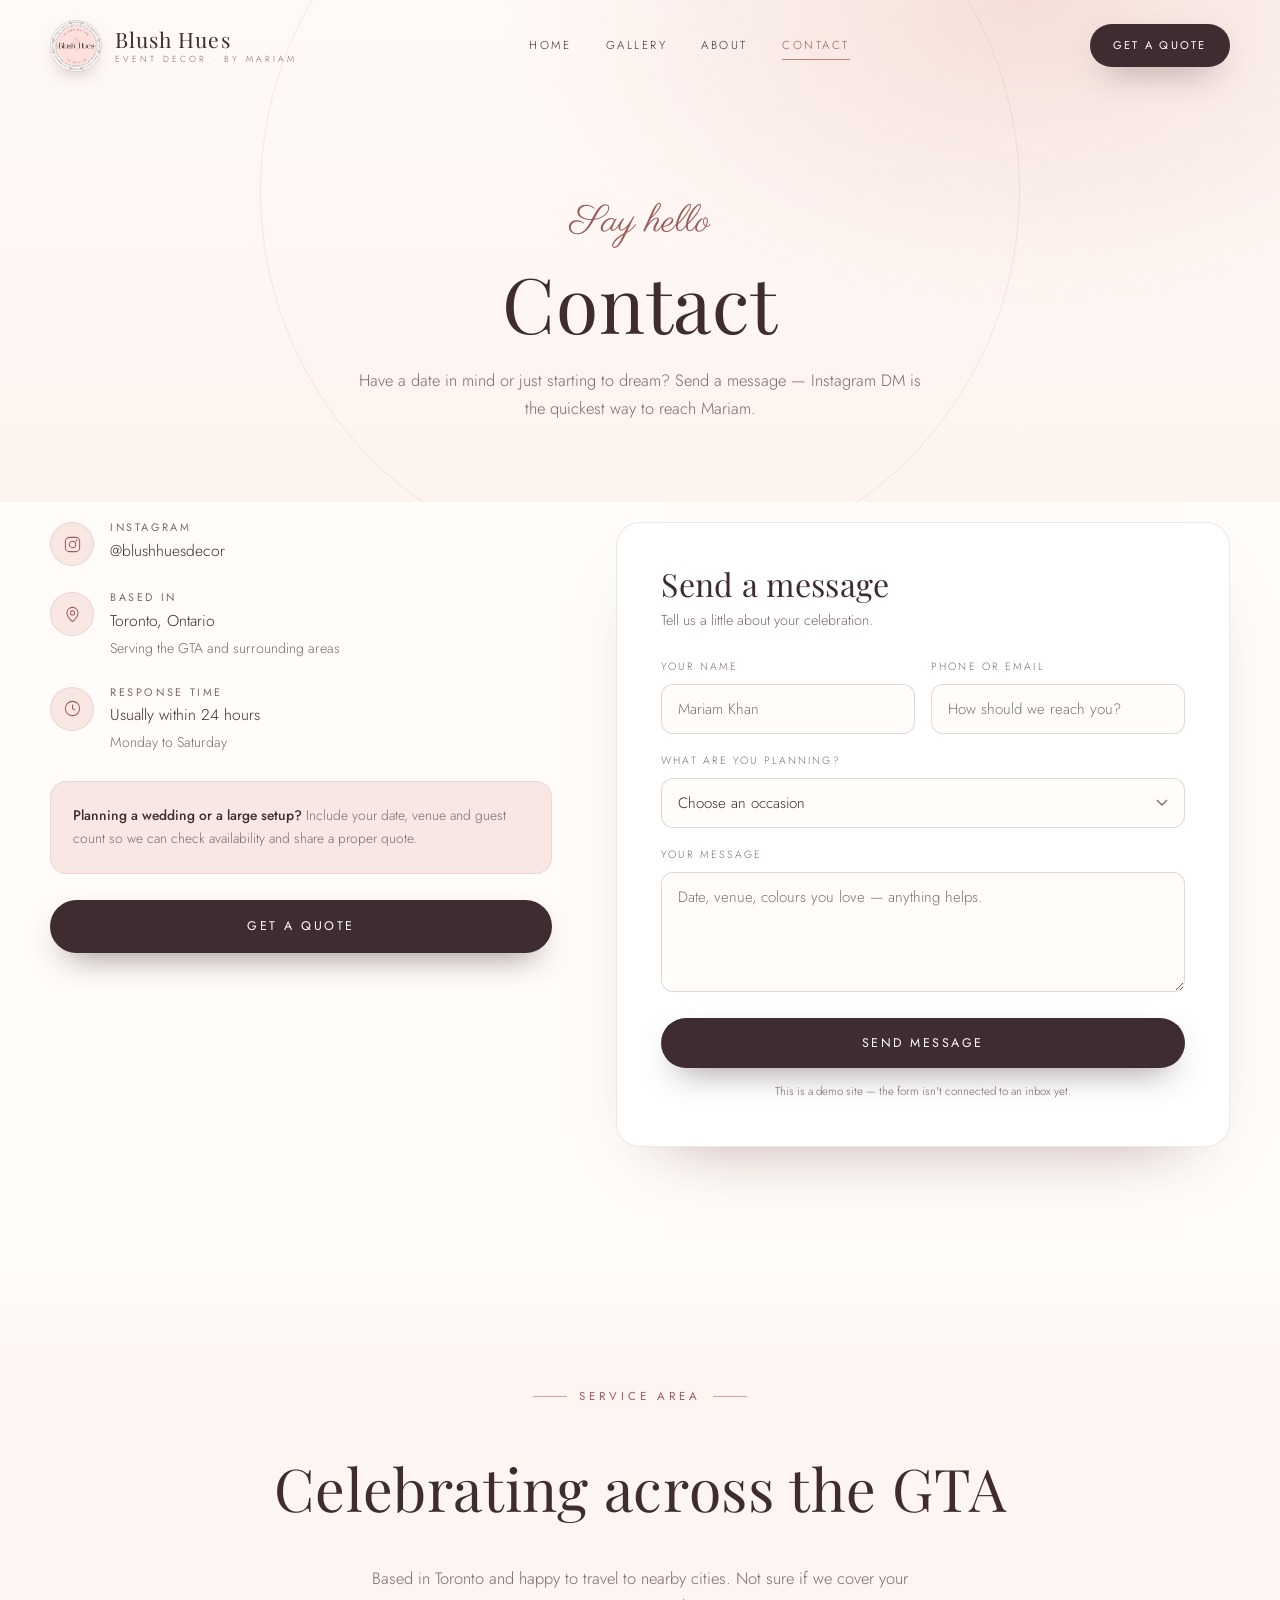
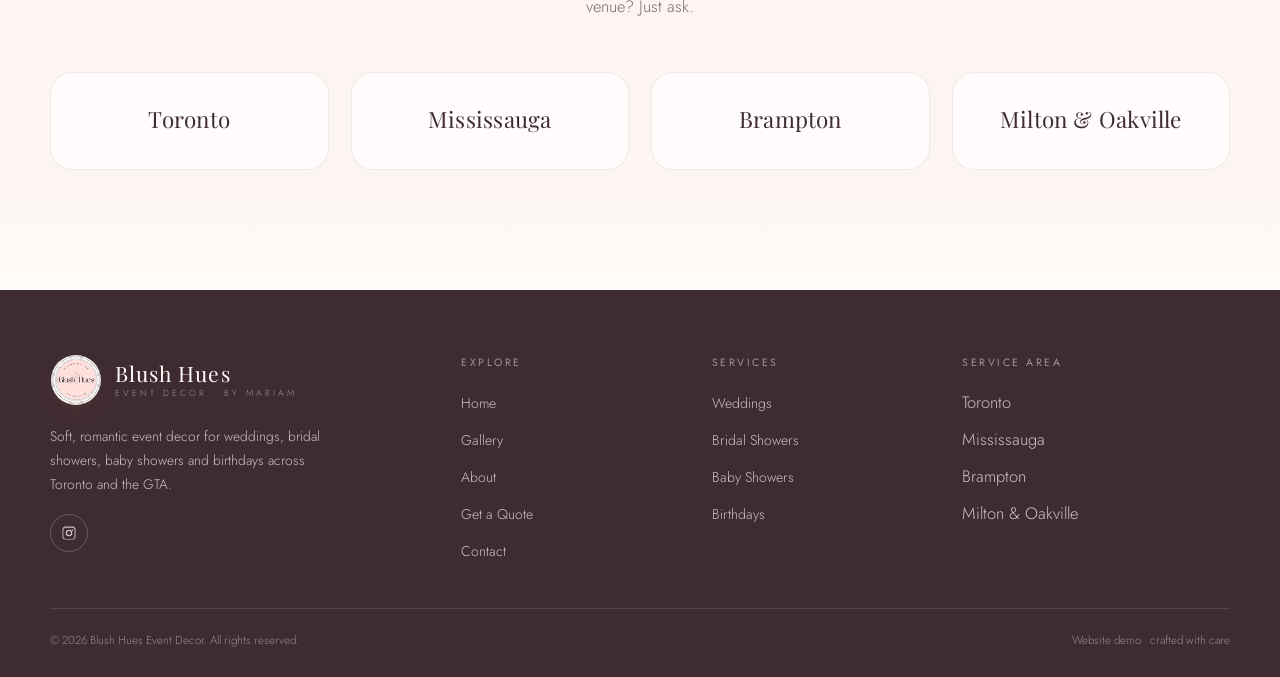
==== commit f4722bd3: "Typography: Playfair Display headings + Parisienne script (replaces Cormorant Garamond + Great Vibes" ====
--- a/contact.html
+++ b/contact.html
@@ -9,7 +9,7 @@
 <link rel="icon" href="assets/img/logo-180.jpg">
 <link rel="preconnect" href="https://fonts.googleapis.com">
 <link rel="preconnect" href="https://fonts.gstatic.com" crossorigin>
-<link href="https://fonts.googleapis.com/css2?family=Cormorant+Garamond:ital,wght@0,300;0,400;0,500;0,600;1,300;1,400&family=Great+Vibes&family=Jost:wght@300;400;500&display=swap" rel="stylesheet">
+<link href="https://fonts.googleapis.com/css2?family=Playfair+Display:ital,wght@0,400;0,500;0,600;1,400&family=Parisienne&family=Jost:wght@300;400;500&display=swap" rel="stylesheet">
 <link rel="stylesheet" href="assets/css/style.css">
 </head>
 <body>
--- a/assets/css/style.css
+++ b/assets/css/style.css
@@ -17,9 +17,9 @@
   --line:rgba(63,44,49,.12);
   --shadow:0 24px 60px -30px rgba(120,70,70,.45);
   --radius:22px;
-  --serif:"Cormorant Garamond", Georgia, serif;
+  --serif:"Playfair Display", Georgia, serif;
   --sans:"Jost", "Helvetica Neue", Arial, sans-serif;
-  --script:"Great Vibes", "Segoe Script", cursive;
+  --script:"Parisienne", "Segoe Script", cursive;
   --ease:cubic-bezier(.22,.61,.36,1);
 }
 
